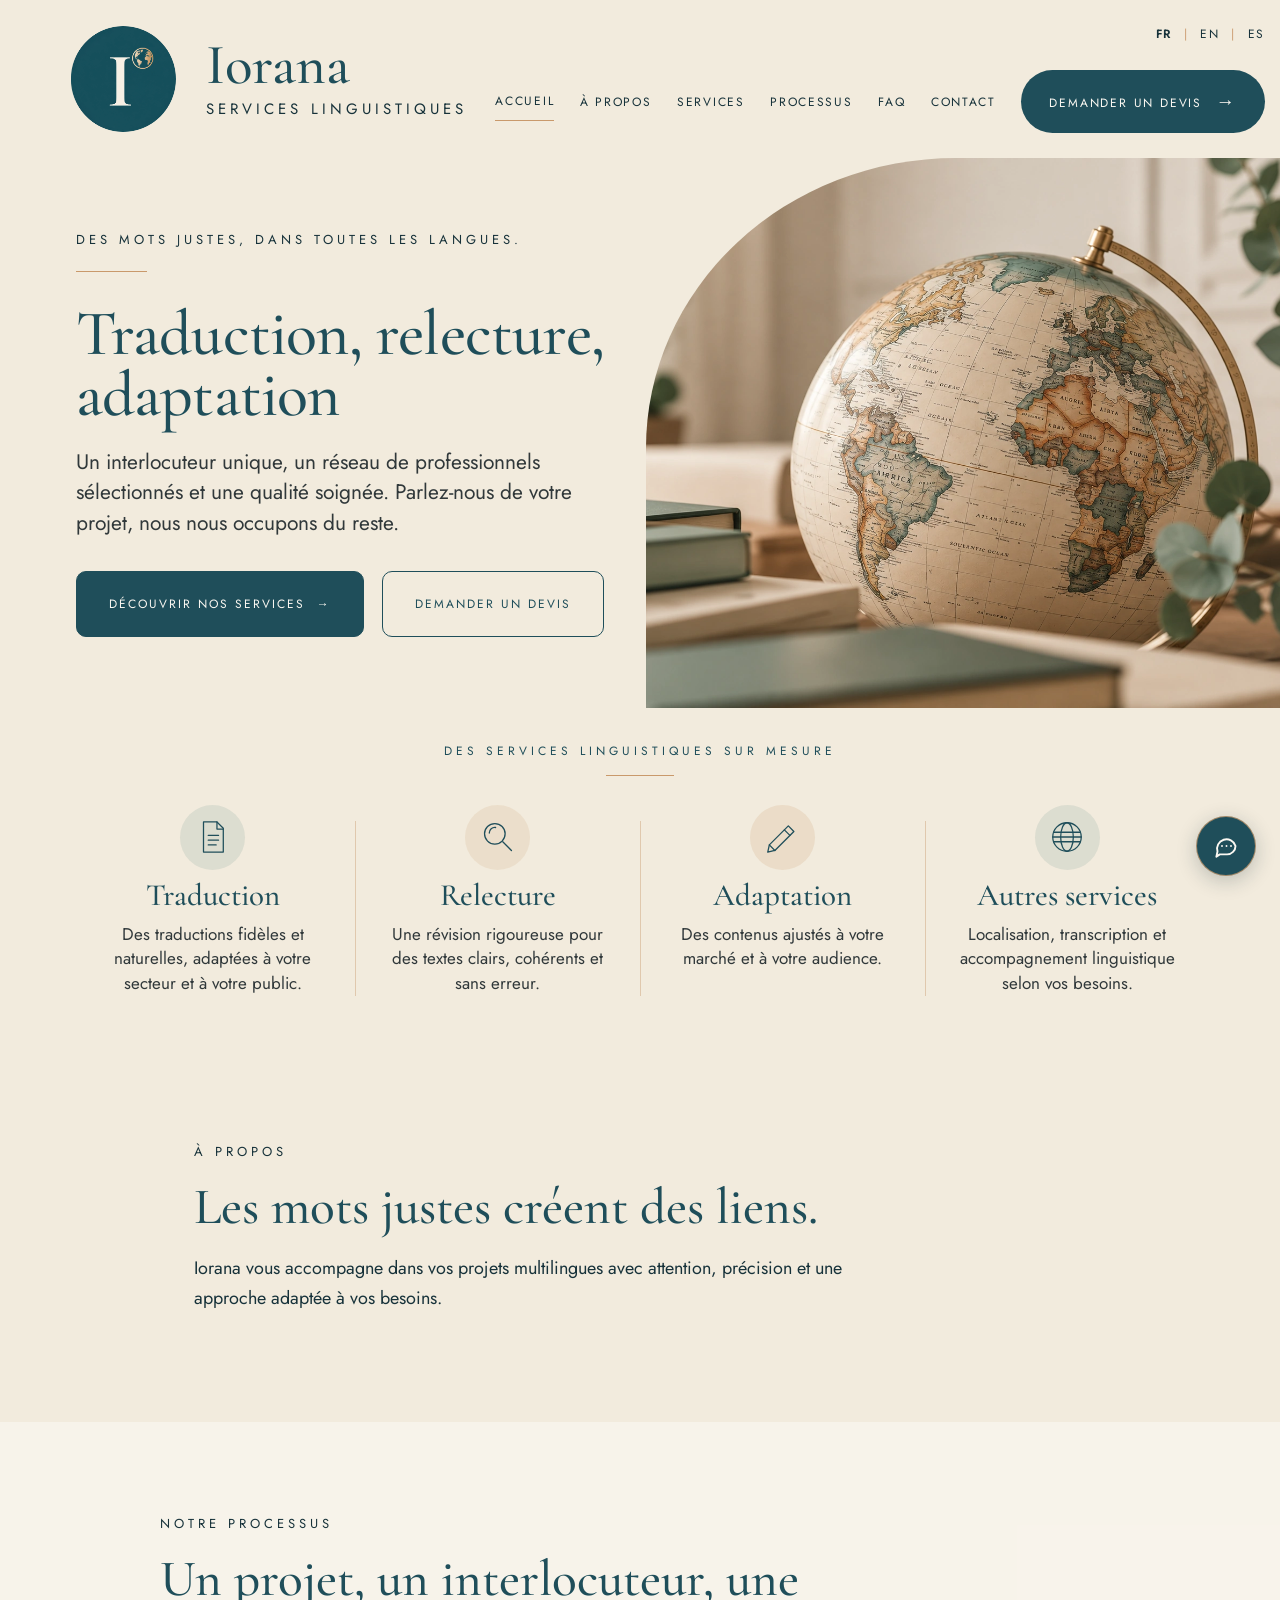
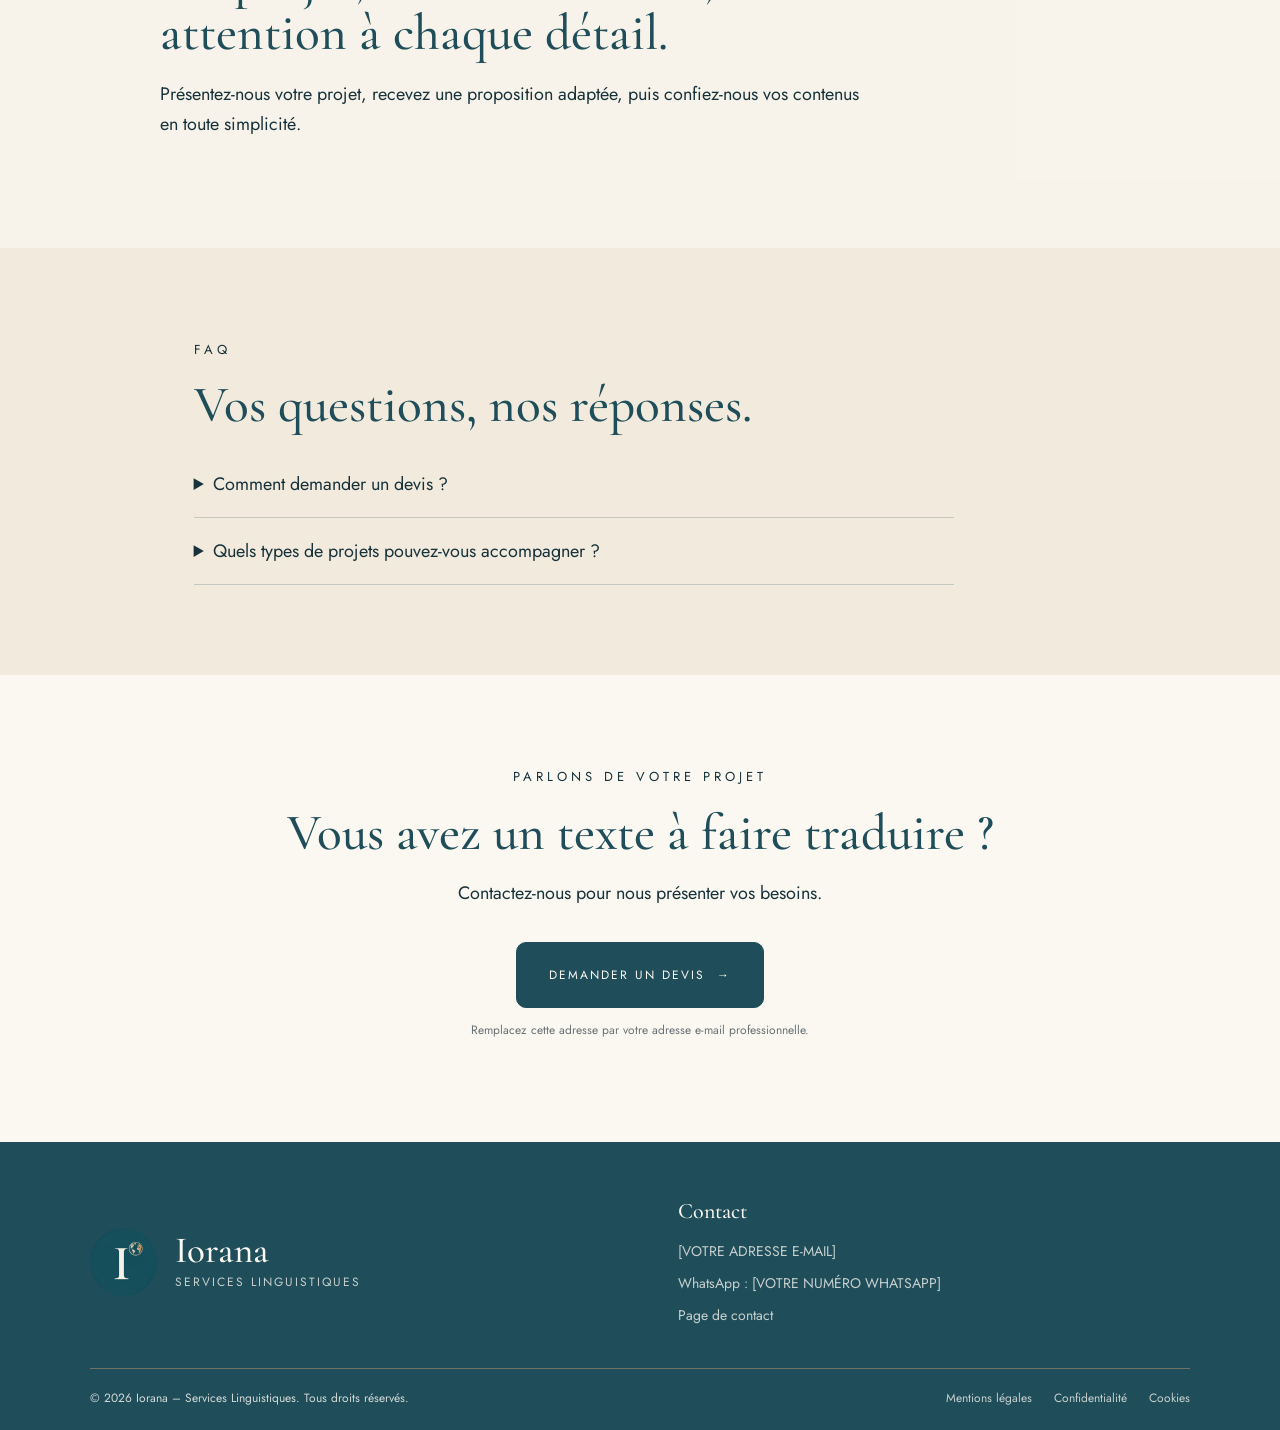
==== index.html @ 1d3e6189 "c" ====
<!DOCTYPE html>
<html lang="fr">
<head>
  <meta charset="UTF-8">
  <meta name="viewport" content="width=device-width, initial-scale=1.0">
  <meta name="description" content="Iorana — services linguistiques : traduction, relecture, adaptation et accompagnement multilingue.">
  <title>Iorana — Services linguistiques</title>
  <link rel="preconnect" href="https://fonts.googleapis.com">
  <link rel="preconnect" href="https://fonts.gstatic.com" crossorigin>
  <link href="https://fonts.googleapis.com/css2?family=Cormorant+Garamond:wght@400;500;600&family=Jost:wght@300;400;500;600&display=swap" rel="stylesheet">
  <link rel="stylesheet" href="style.css">
</head>
<body>
  <header class="site-header">
    <a class="brand" href="#" aria-label="Iorana, accueil">
      <img class="brand-mark" src="logo.webp" alt="">
      <span class="brand-wording">
        <span class="brand-name">Iorana</span>
        <span class="brand-subtitle">SERVICES LINGUISTIQUES</span>
      </span>
    </a>

    <div class="header-right">
      <div class="languages" aria-label="Choisir une langue">
        <a href="#" class="active">FR</a><span>|</span><a href="#">EN</a><span>|</span><a href="#">ES</a>
      </div>
      <nav class="main-nav" aria-label="Navigation principale">
        <a class="current" href="#accueil">Accueil</a>
        <a href="#apropos">À propos</a>
        <a href="#services">Services</a>
        <a href="#processus">Processus</a>
        <a href="#faq">FAQ</a>
        <a href="#contact">Contact</a>
        <a class="nav-cta" href="#contact">Demander un devis <span aria-hidden="true">→</span></a>
      </nav>
    </div>
    <button class="menu-toggle" aria-label="Ouvrir le menu" aria-expanded="false">☰</button>
  </header>

  <main>
    <section class="hero" id="accueil">
      <div class="hero-copy">
        <p class="eyebrow">Des mots justes, dans toutes les langues.</p>
        <span class="gold-line"></span>
        <h1>Traduction, relecture,<br>adaptation</h1>
        <p class="intro">Un interlocuteur unique, un réseau de professionnels sélectionnés et une qualité soignée. Parlez-nous de votre projet, nous nous occupons du reste.</p>
        <div class="hero-actions">
          <a class="button button-primary" href="#services">Découvrir nos services <span aria-hidden="true">→</span></a>
          <a class="button button-outline" href="#contact">Demander un devis</a>
        </div>
      </div>
      <div class="hero-image">
        <img src="globemain.webp" alt="Globe ancien dans un intérieur chaleureux">
      </div>
    </section>

    <section class="services" id="services">
      <div class="section-heading">
        <p class="eyebrow">Des services linguistiques sur mesure</p>
        <span class="gold-line"></span>
      </div>
      <div class="service-grid">
        <article class="service-card">
          <span class="service-icon" aria-hidden="true">
            <svg viewBox="0 0 48 48"><path d="M12 5h17l8 8v30H12z"/><path d="M29 5v9h8M18 22h13M18 28h13M18 34h10"/></svg>
          </span>
          <h2>Traduction</h2>
          <p>Des traductions fidèles et naturelles, adaptées à votre secteur et à votre public.</p>
        </article>
        <article class="service-card">
          <span class="service-icon sage" aria-hidden="true">
            <svg viewBox="0 0 48 48"><circle cx="20" cy="20" r="13"/><path d="m30 30 11 11M13 19a7 7 0 0 1 8-7"/></svg>
          </span>
          <h2>Relecture</h2>
          <p>Une révision rigoureuse pour des textes clairs, cohérents et sans erreur.</p>
        </article>
        <article class="service-card">
          <span class="service-icon gold" aria-hidden="true">
            <svg viewBox="0 0 48 48"><path d="m8 34 24-24 7 7-24 24-9 2z"/><path d="m27 15 7 7M8 34l7 7"/></svg>
          </span>
          <h2>Adaptation</h2>
          <p>Des contenus ajustés à votre marché et à votre audience.</p>
        </article>
        <article class="service-card">
          <span class="service-icon" aria-hidden="true">
            <svg viewBox="0 0 48 48"><circle cx="24" cy="24" r="18"/><ellipse cx="24" cy="24" rx="8" ry="18"/><path d="M7 18h34M7 30h34M6 24h36"/></svg>
          </span>
          <h2>Autres services</h2>
          <p>Localisation, transcription et accompagnement linguistique selon vos besoins.</p>
        </article>
      </div>
    </section>

    <!-- Sections provisoires : les liens du menu sont prêts à être complétés. -->
    <section class="below-fold" id="apropos">
      <p class="eyebrow">À propos</p>
      <h2>Les mots justes créent des liens.</h2>
      <p>Iorana vous accompagne dans vos projets multilingues avec attention, précision et une approche adaptée à vos besoins.</p>
    </section>
    <section class="below-fold tinted" id="processus">
      <p class="eyebrow">Notre processus</p>
      <h2>Un projet, un interlocuteur, une attention à chaque détail.</h2>
      <p>Présentez-nous votre projet, recevez une proposition adaptée, puis confiez-nous vos contenus en toute simplicité.</p>
    </section>
    <section class="below-fold" id="faq">
      <p class="eyebrow">FAQ</p>
      <h2>Vos questions, nos réponses.</h2>
      <details><summary>Comment demander un devis ?</summary><p>Écrivez-nous en décrivant votre projet, les langues concernées et vos délais.</p></details>
      <details><summary>Quels types de projets pouvez-vous accompagner ?</summary><p>Nous étudions chaque demande afin de vous proposer une solution adaptée.</p></details>
    </section>
    <section class="contact" id="contact">
      <p class="eyebrow">Parlons de votre projet</p>
      <h2>Vous avez un texte à faire traduire ?</h2>
      <p>Contactez-nous pour nous présenter vos besoins.</p>
      <a class="button button-primary" href="mailto:[VOTRE ADRESSE E-MAIL]">Demander un devis <span aria-hidden="true">→</span></a>
      <p class="small-note">Remplacez cette adresse par votre adresse e-mail professionnelle.</p>
    </section>
  </main>

  <footer class="footer">
    <div class="footer-main">
      <section class="footer-brand" aria-label="Identité Iorana">
        <img class="footer-brand-logo" src="logo.webp" alt="">
        <div>
          <a class="footer-name" href="#accueil">Iorana</a>
          <p>Services Linguistiques</p>
        </div>
      </section>

      <section class="footer-column" aria-labelledby="footer-contact-title">
        <h2 id="footer-contact-title">Contact</h2>
        <a href="mailto:[VOTRE ADRESSE E-MAIL]">[VOTRE ADRESSE E-MAIL]</a>
        <a href="https://wa.me/[VOTRE NUMÉRO WHATSAPP]">WhatsApp : [VOTRE NUMÉRO WHATSAPP]</a>
        <a href="#contact">Page de contact</a>
      </section>
    </div>

    <div class="footer-bottom">
      <p>© <span id="year"></span> Iorana – Services Linguistiques. Tous droits réservés.</p>
      <nav class="footer-legal" aria-label="Liens légaux">
        <a href="[URL DE LA PAGE MENTIONS LÉGALES]">Mentions légales</a>
        <a href="[URL DE LA POLITIQUE DE CONFIDENTIALITÉ]">Confidentialité</a>
        <a href="[URL DE LA POLITIQUE DE COOKIES]">Cookies</a>
      </nav>
    </div>
  </footer>

  <div class="quick-contact" id="quick-contact">
    <div class="quick-contact-menu" id="quick-contact-menu" aria-hidden="true" inert>
      <a class="quick-contact-option" href="mailto:[VOTRE ADRESSE E-MAIL]" tabindex="-1">
        <svg viewBox="0 0 24 24" aria-hidden="true"><rect x="3" y="5" width="18" height="14" rx="2"/><path d="m4 7 8 6 8-6"/></svg>
        <span>Email</span>
      </a>
      <a class="quick-contact-option" href="https://wa.me/[VOTRE NUMÉRO WHATSAPP]" target="_blank" rel="noopener noreferrer" tabindex="-1">
        <svg class="whatsapp-icon" viewBox="0 0 24 24" aria-hidden="true"><path d="M20.2 11.8a8.2 8.2 0 0 1-12.1 7.1L3 20l1.2-5A8.2 8.2 0 1 1 20.2 11.8Z"/><path d="M8.2 7.5c-.2-.5-.5-.5-.8-.5h-.6c-.2 0-.6.1-.9.4-.3.3-1.1 1.1-1.1 2.6s1.1 3 1.3 3.2c.2.2 2.1 3.3 5.2 4.5 2.6 1 3.1.8 3.6.7.6-.1 1.8-.8 2-1.5.2-.7.2-1.3.1-1.5-.1-.1-.3-.2-.7-.4l-2.1-1c-.3-.1-.5-.2-.7.2-.2.3-.8 1-1-1-.2-.2-.4-.2-.7-.1-.3.2-1.2.7-1.4.9-.3.2-.5.2-.8.1-.4-.2-1.6-.6-2.8-2.1-.8-.9-1.3-1.9-1.5-2.2-.1-.3 0-.5.2-.7l.5-.6c.2-.2.2-.4.3-.6.1-.2 0-.4 0-.6l-.9-2.2Z"/></svg>
        <span>WhatsApp</span>
      </a>
    </div>
    <button class="quick-contact-toggle" type="button" aria-label="Ouvrir les options de contact" aria-expanded="false" aria-controls="quick-contact-menu">
      <svg class="quick-contact-open-icon" viewBox="0 0 24 24" aria-hidden="true"><path d="M20 11.5a7.5 7.5 0 0 1-7.5 7.5H6l-3 2 1-4.5A7.5 7.5 0 1 1 20 11.5Z"/><path d="M8 11.5h.01M12 11.5h.01M16 11.5h.01"/></svg>
      <svg class="quick-contact-close-icon" viewBox="0 0 24 24" aria-hidden="true"><path d="m6 6 12 12M18 6 6 18"/></svg>
    </button>
  </div>
  <script src="script.js"></script>
</body>
</html>
---- style.css ----
/* Iorana — palette du panneau de marca */
:root {
  --petrol: #1F4E5A;
  --sage: #8FA89E;
  --copper: #C9996B;
  --ivory: #FBF8F2;
  --sand: #F2EBDD;
  --night: #17323A;
  --body: #293236;
  --serif: "Cormorant Garamond", Georgia, serif;
  --sans: "Jost", Arial, sans-serif;
}
* { box-sizing: border-box; }
html { scroll-behavior: smooth; }
body { margin: 0; background: var(--sand); color: var(--night); font-family: var(--sans); }
a { color: inherit; text-decoration: none; }
.site-header {
  min-height: 150px; padding: 25px 5.5%; display: flex; align-items: center;
  justify-content: space-between; gap: 28px; position: relative; z-index: 2;
}
.brand { display: flex; align-items: center; gap: 30px; flex-shrink: 0; }
.brand-mark {
  width: 106px; height: 106px; border-radius: 50%; object-fit: contain; flex-shrink: 0;
}
.brand-wording { display: flex; flex-direction: column; }
.brand-name { color: var(--petrol); font: 500 57px/.95 var(--serif); }
.brand-subtitle { font-size: 15px; letter-spacing: 4px; margin-top: 5px; white-space: nowrap; }
.header-right { display: flex; flex-direction: column; align-items: flex-end; gap: 27px; }
.languages { display: flex; gap: 12px; font-size: 12px; letter-spacing: 1.5px; }
.languages span { color: var(--copper); }
.languages .active { font-weight: 600; }
.main-nav { display: flex; align-items: center; gap: clamp(15px, 2vw, 34px); }
.main-nav > a:not(.nav-cta) { text-transform: uppercase; font-size: 12px; letter-spacing: 1.7px; white-space: nowrap; padding: 10px 0; }
.main-nav > a.current { border-bottom: 1px solid var(--copper); }
.nav-cta { background: var(--petrol); color: var(--ivory); border-radius: 40px; padding: 18px 28px; font-size: 12px; letter-spacing: 1.8px; text-transform: uppercase; white-space: nowrap; }
.nav-cta span { font-size: 19px; margin-left: 8px; vertical-align: -1px; }
.menu-toggle { display: none; background: none; border: 0; color: var(--petrol); font-size: 28px; cursor: pointer; }
.hero { display: grid; grid-template-columns: 1fr .98fr; align-items: stretch; min-height: 550px; }
.hero-copy { padding: 64px 6% 65px 11.7%; align-self: center; }
.eyebrow { text-transform: uppercase; font-size: 13px; letter-spacing: 4px; line-height: 1.8; margin: 0; }
.gold-line { display: block; height: 1px; width: 71px; background: var(--copper); margin: 20px 0 32px; }
h1 { color: var(--petrol); font: 500 clamp(48px, 5vw, 76px)/.94 var(--serif); letter-spacing: -.8px; margin: 0 0 22px; }
.intro { max-width: 600px; font-size: 21px; line-height: 1.45; margin: 0; color: #30383a; }
.hero-actions { display: flex; flex-wrap: wrap; gap: 18px; margin-top: 33px; }
.button { display: inline-flex; align-items: center; justify-content: center; gap: 12px; min-height: 66px; padding: 18px 32px; text-transform: uppercase; letter-spacing: 2px; font-size: 12px; border-radius: 10px; transition: transform .2s, background .2s; }
.button:hover, .nav-cta:hover { transform: translateY(-2px); }
.button-primary { background: var(--petrol); color: var(--ivory); border: 1px solid var(--petrol); }
.button-outline { border: 1px solid var(--petrol); color: var(--petrol); }
.hero-image {
  min-height: 550px; position: relative; overflow: hidden; border-top-left-radius: 310px 290px;
}
.hero-image img {
  position: absolute; inset: 0; width: 100%; height: 100%; object-fit: cover; object-position: 60% center;
}
.services { padding: 33px 5.5% 54px; }
.section-heading { text-align: center; }
.section-heading .eyebrow { color: var(--petrol); font-size: 12px; }
.section-heading .gold-line { margin: 12px auto 29px; width: 68px; }
.service-grid { display: grid; grid-template-columns: repeat(4, 1fr); }
.service-card { text-align: center; padding: 0 28px; position: relative; }
.service-card + .service-card::before { content: ""; position: absolute; top: 16px; bottom: 0; left: 0; width: 1px; background: rgba(201,153,107,.42); }
.service-icon { width: 65px; height: 65px; border-radius: 50%; background: rgba(143,168,158,.22); display: grid; place-items: center; margin: 0 auto 8px; }
.service-icon.sage { background: rgba(201,153,107,.16); }
.service-icon.gold { background: rgba(201,153,107,.19); }
.service-icon svg { width: 38px; height: 38px; fill: none; stroke: var(--petrol); stroke-width: 1.6; stroke-linecap: round; stroke-linejoin: round; }
.service-card h2 { color: var(--petrol); font: 500 31px/1.1 var(--serif); margin: 0 0 10px; }
.service-card p { color: #30383a; font-size: 17px; line-height: 1.45; margin: 0 auto; max-width: 290px; }
.below-fold, .contact { padding: 90px 12%; max-width: 1200px; margin: auto; }
.below-fold h2, .contact h2 { color: var(--petrol); font: 500 clamp(38px, 4vw, 56px)/1.05 var(--serif); max-width: 760px; margin: 18px 0; }
.below-fold > p:not(.eyebrow), .contact > p:not(.eyebrow) { font-size: 18px; line-height: 1.7; max-width: 700px; }
.tinted { max-width: none; background: rgba(251,248,242,.65); padding-left: max(12%, calc((100% - 960px)/2)); }
details { border-bottom: 1px solid rgba(31,78,90,.22); padding: 20px 0; max-width: 760px; }
summary { cursor: pointer; font-size: 18px; }
details p { line-height: 1.6; }
.contact { text-align: center; max-width: none; background: var(--ivory); }
.contact h2, .contact > p:not(.eyebrow) { margin-left: auto; margin-right: auto; }
.contact .button { margin-top: 15px; }
.small-note { font-size: 12px !important; color: #687276; }
.footer { background: var(--petrol); color: var(--ivory); padding: 56px 7% 22px; }
.footer-main { display: grid; grid-template-columns: 1fr 1fr; gap: clamp(32px, 6vw, 88px); max-width: 1280px; margin: 0 auto; padding-bottom: 42px; }
.footer-brand { display: flex; align-items: center; gap: 17px; }
.footer-brand-logo { width: 68px; height: 68px; object-fit: contain; flex: 0 0 auto; }
.footer-brand > div { display: flex; flex-direction: column; gap: 5px; }
.footer-name { color: var(--ivory); font: 500 37px/.95 var(--serif); }
.footer-brand p { color: rgba(251,248,242,.76); font-size: 12px; letter-spacing: 2px; margin: 0; text-transform: uppercase; }
.footer-column { display: flex; flex-direction: column; align-items: flex-start; gap: 11px; min-width: 0; }
.footer-column h2 { color: var(--ivory); font: 500 22px/1.2 var(--serif); margin: 0 0 5px; }
.footer-column a, .footer-legal a { color: rgba(251,248,242,.76); font-size: 14px; line-height: 1.5; overflow-wrap: anywhere; transition: color .2s; }
.footer-column a:hover, .footer-legal a:hover { color: var(--copper); }
.footer-bottom { max-width: 1280px; margin: 0 auto; padding-top: 20px; border-top: 1px solid rgba(201,153,107,.48); display: flex; flex-wrap: wrap; align-items: center; justify-content: space-between; gap: 14px 28px; }
.footer-bottom p { color: rgba(251,248,242,.82); font-size: 12px; line-height: 1.6; margin: 0; }
.footer-legal { display: flex; flex-wrap: wrap; gap: 8px 22px; }
.footer-legal a { font-size: 12px; }
.quick-contact { position: fixed; z-index: 5; right: max(24px, env(safe-area-inset-right)); bottom: max(24px, env(safe-area-inset-bottom)); display: flex; flex-direction: column; align-items: flex-end; gap: 14px; }
.quick-contact-toggle { width: 60px; height: 60px; border: 1px solid rgba(201,153,107,.75); border-radius: 50%; display: grid; place-items: center; color: var(--ivory); background: var(--petrol); box-shadow: 0 5px 20px rgba(23,50,58,.24); cursor: pointer; transition: transform .2s, background .2s; }
.quick-contact-toggle:hover { transform: translateY(-2px); background: var(--night); }
.quick-contact-toggle svg { width: 27px; height: 27px; fill: none; stroke: currentColor; stroke-width: 1.7; stroke-linecap: round; stroke-linejoin: round; }
.quick-contact-close-icon { display: none; }
.quick-contact.is-open .quick-contact-open-icon { display: none; }
.quick-contact.is-open .quick-contact-close-icon { display: block; }
.quick-contact-menu { display: flex; flex-direction: column; gap: 10px; opacity: 0; visibility: hidden; pointer-events: none; transform: translateY(8px) scale(.98); transform-origin: bottom right; transition: opacity .18s ease, transform .18s ease, visibility .18s; }
.quick-contact.is-open .quick-contact-menu { opacity: 1; visibility: visible; pointer-events: auto; transform: translateY(0) scale(1); }
.quick-contact-option { min-width: 160px; min-height: 52px; padding: 10px 16px; display: flex; align-items: center; gap: 11px; border: 1px solid rgba(201,153,107,.4); border-radius: 28px; background: var(--ivory); color: var(--petrol); box-shadow: 0 4px 16px rgba(23,50,58,.16); font-size: 14px; }
.quick-contact-option:hover { background: var(--sand); }
.quick-contact-option svg { width: 21px; height: 21px; flex: 0 0 auto; fill: none; stroke: currentColor; stroke-width: 1.7; stroke-linecap: round; stroke-linejoin: round; }
.quick-contact-option .whatsapp-icon path { fill: none; }
@media (max-width: 1250px) {
  .site-header { padding-left: 4%; padding-right: 4%; }
  .brand { gap: 17px; }
  .brand-mark { width: 84px; height: 84px; }
  .brand-name { font-size: 48px; }
  .brand-subtitle { letter-spacing: 2.5px; font-size: 12.5px; }
  .main-nav { gap: 15px; }
  .main-nav > a:not(.nav-cta) { letter-spacing: 1px; font-size: 11px; }
  .nav-cta { padding: 15px 18px; }
  .hero-copy { padding-left: 8%; }
}
@media (max-width: 980px) {
  .site-header { min-height: 110px; }
  .header-right { display: none; position: absolute; top: 100%; left: 0; right: 0; background: var(--sand); padding: 24px 5%; align-items: stretch; box-shadow: 0 12px 20px rgba(23,50,58,.08); }
  .header-right.open { display: flex; }
  .languages { justify-content: flex-end; }
  .main-nav { display: flex; flex-direction: column; align-items: stretch; gap: 8px; }
  .main-nav > a:not(.nav-cta) { padding: 12px 0; }
  .nav-cta { text-align: center; margin-top: 8px; }
  .menu-toggle { display: block; }
  .hero { grid-template-columns: 1fr; }
  .hero-copy { padding: 60px 7%; }
  .hero-image { min-height: 420px; border-top-left-radius: 190px 170px; }
  .service-card { padding: 22px 18px; }
  .service-grid { grid-template-columns: repeat(2, 1fr); row-gap: 25px; }
  .service-card:nth-child(3)::before { display: none; }
}
@media (max-width: 600px) {
  .site-header { padding: 18px 5%; min-height: 88px; }
  .brand { gap: 12px; }
  .brand-mark { width: 58px; height: 58px; }
  .brand-name { font-size: 38px; }
  .brand-subtitle { font-size: 9px; letter-spacing: 1.5px; margin-top: 4px; }
  .hero-copy { padding: 48px 6% 45px; }
  .eyebrow { font-size: 10px; letter-spacing: 2.5px; }
  h1 { font-size: clamp(43px, 12vw, 62px); }
  .intro { font-size: 17px; }
  .hero-actions { flex-direction: column; align-items: stretch; }
  .button { min-height: 56px; padding: 15px 18px; }
  .hero-image { min-height: 310px; border-top-left-radius: 130px 120px; }
  .services { padding: 32px 5% 42px; }
  .service-grid { grid-template-columns: 1fr; }
  .service-card { padding: 22px 10px; }
  .service-card + .service-card::before { top: 0; left: 20%; right: 20%; bottom: auto; width: auto; height: 1px; }
  .service-card:nth-child(3)::before { display: block; }
  .service-card p { max-width: 320px; }
  .below-fold, .contact { padding: 58px 7%; }
  .footer { padding: 42px 7% 88px; }
  .footer-main { grid-template-columns: 1fr; gap: 32px; padding-bottom: 32px; }
  .footer-bottom { align-items: flex-start; }
  .quick-contact { right: max(16px, env(safe-area-inset-right)); bottom: max(16px, env(safe-area-inset-bottom)); }
  .quick-contact-toggle { width: 56px; height: 56px; }
}
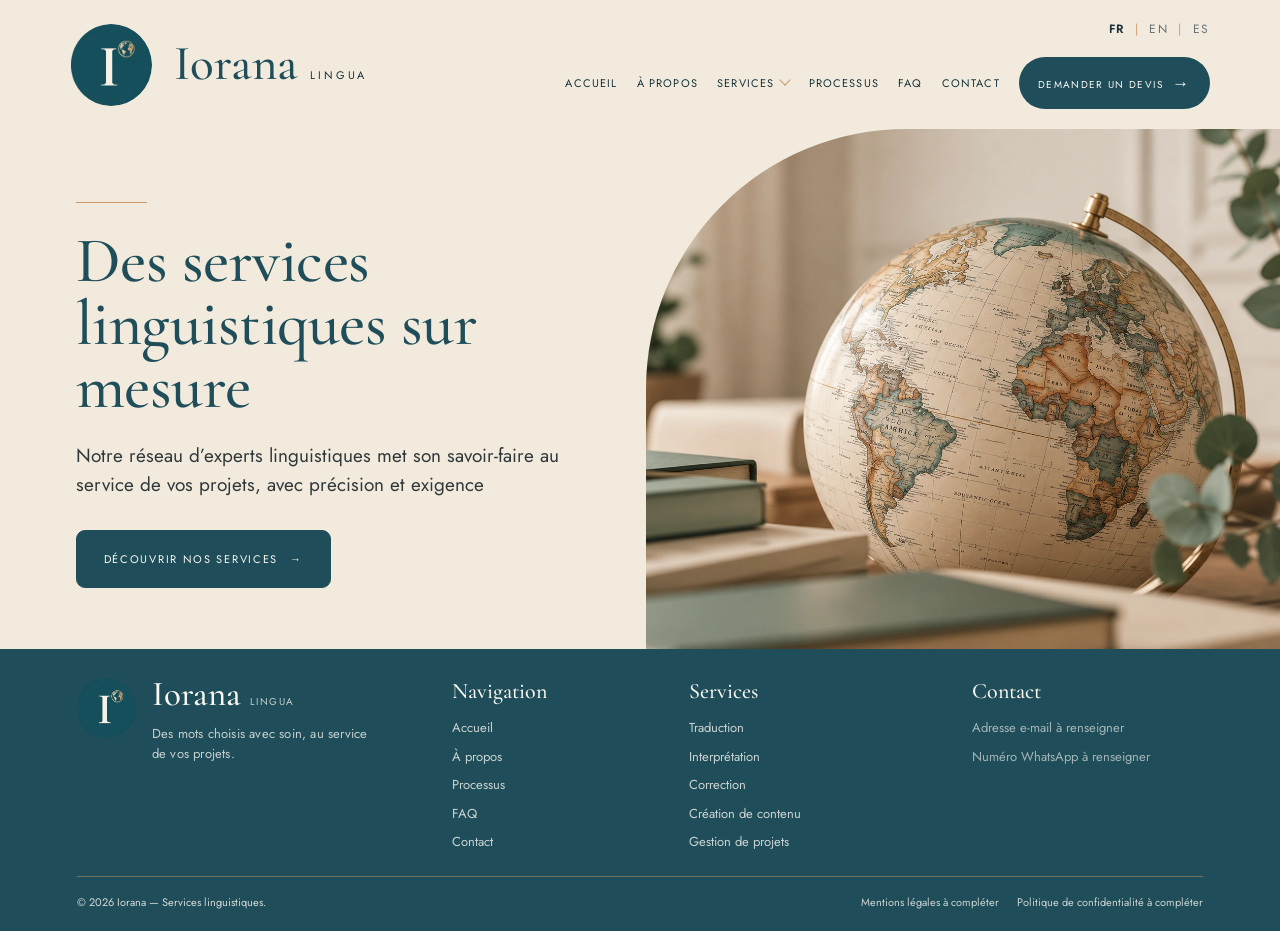
==== commit 1b28bd6a: "c" ====
--- a/index.html
+++ b/index.html
@@ -3,164 +3,33 @@
 <head>
   <meta charset="UTF-8">
   <meta name="viewport" content="width=device-width, initial-scale=1.0">
-  <meta name="description" content="Iorana — services linguistiques : traduction, relecture, adaptation et accompagnement multilingue.">
-  <title>Iorana — Services linguistiques</title>
+  <meta name="description" content="Iorana vous accompagne avec des services linguistiques sur mesure : traduction, interprétation, correction et création de contenu.">
+  <meta name="theme-color" content="#F2EBDD">
+  <title>Iorana — Services linguistiques sur mesure</title>
+  <link rel="icon" href="favicon.ico">
   <link rel="preconnect" href="https://fonts.googleapis.com">
   <link rel="preconnect" href="https://fonts.gstatic.com" crossorigin>
   <link href="https://fonts.googleapis.com/css2?family=Cormorant+Garamond:wght@400;500;600&family=Jost:wght@300;400;500;600&display=swap" rel="stylesheet">
   <link rel="stylesheet" href="style.css">
 </head>
-<body>
-  <header class="site-header">
-    <a class="brand" href="#" aria-label="Iorana, accueil">
-      <img class="brand-mark" src="logo.webp" alt="">
-      <span class="brand-wording">
-        <span class="brand-name">Iorana</span>
-        <span class="brand-subtitle">SERVICES LINGUISTIQUES</span>
-      </span>
-    </a>
-
-    <div class="header-right">
-      <div class="languages" aria-label="Choisir une langue">
-        <a href="#" class="active">FR</a><span>|</span><a href="#">EN</a><span>|</span><a href="#">ES</a>
-      </div>
-      <nav class="main-nav" aria-label="Navigation principale">
-        <a class="current" href="#accueil">Accueil</a>
-        <a href="#apropos">À propos</a>
-        <a href="#services">Services</a>
-        <a href="#processus">Processus</a>
-        <a href="#faq">FAQ</a>
-        <a href="#contact">Contact</a>
-        <a class="nav-cta" href="#contact">Demander un devis <span aria-hidden="true">→</span></a>
-      </nav>
-    </div>
-    <button class="menu-toggle" aria-label="Ouvrir le menu" aria-expanded="false">☰</button>
-  </header>
-
+<body class="home-page">
+  <site-header></site-header>
   <main>
-    <section class="hero" id="accueil">
+    <section class="hero" aria-labelledby="home-title">
       <div class="hero-copy">
-        <p class="eyebrow">Des mots justes, dans toutes les langues.</p>
-        <span class="gold-line"></span>
-        <h1>Traduction, relecture,<br>adaptation</h1>
-        <p class="intro">Un interlocuteur unique, un réseau de professionnels sélectionnés et une qualité soignée. Parlez-nous de votre projet, nous nous occupons du reste.</p>
+        <span class="gold-line" aria-hidden="true"></span>
+        <h1 id="home-title">Des services linguistiques sur mesure</h1>
+        <p class="intro">Notre réseau d’experts linguistiques met son savoir-faire au service de vos projets, avec précision et exigence</p>
         <div class="hero-actions">
-          <a class="button button-primary" href="#services">Découvrir nos services <span aria-hidden="true">→</span></a>
-          <a class="button button-outline" href="#contact">Demander un devis</a>
+          <a class="button button-primary" href="/services/traduction">Découvrir nos services <span aria-hidden="true">→</span></a>
         </div>
       </div>
       <div class="hero-image">
-        <img src="globemain.webp" alt="Globe ancien dans un intérieur chaleureux">
+        <img src="globemain.webp" alt="Globe terrestre dans un intérieur chaleureux" fetchpriority="high">
       </div>
     </section>
-
-    <section class="services" id="services">
-      <div class="section-heading">
-        <p class="eyebrow">Des services linguistiques sur mesure</p>
-        <span class="gold-line"></span>
-      </div>
-      <div class="service-grid">
-        <article class="service-card">
-          <span class="service-icon" aria-hidden="true">
-            <svg viewBox="0 0 48 48"><path d="M12 5h17l8 8v30H12z"/><path d="M29 5v9h8M18 22h13M18 28h13M18 34h10"/></svg>
-          </span>
-          <h2>Traduction</h2>
-          <p>Des traductions fidèles et naturelles, adaptées à votre secteur et à votre public.</p>
-        </article>
-        <article class="service-card">
-          <span class="service-icon sage" aria-hidden="true">
-            <svg viewBox="0 0 48 48"><circle cx="20" cy="20" r="13"/><path d="m30 30 11 11M13 19a7 7 0 0 1 8-7"/></svg>
-          </span>
-          <h2>Relecture</h2>
-          <p>Une révision rigoureuse pour des textes clairs, cohérents et sans erreur.</p>
-        </article>
-        <article class="service-card">
-          <span class="service-icon gold" aria-hidden="true">
-            <svg viewBox="0 0 48 48"><path d="m8 34 24-24 7 7-24 24-9 2z"/><path d="m27 15 7 7M8 34l7 7"/></svg>
-          </span>
-          <h2>Adaptation</h2>
-          <p>Des contenus ajustés à votre marché et à votre audience.</p>
-        </article>
-        <article class="service-card">
-          <span class="service-icon" aria-hidden="true">
-            <svg viewBox="0 0 48 48"><circle cx="24" cy="24" r="18"/><ellipse cx="24" cy="24" rx="8" ry="18"/><path d="M7 18h34M7 30h34M6 24h36"/></svg>
-          </span>
-          <h2>Autres services</h2>
-          <p>Localisation, transcription et accompagnement linguistique selon vos besoins.</p>
-        </article>
-      </div>
-    </section>
-
-    <!-- Sections provisoires : les liens du menu sont prêts à être complétés. -->
-    <section class="below-fold" id="apropos">
-      <p class="eyebrow">À propos</p>
-      <h2>Les mots justes créent des liens.</h2>
-      <p>Iorana vous accompagne dans vos projets multilingues avec attention, précision et une approche adaptée à vos besoins.</p>
-    </section>
-    <section class="below-fold tinted" id="processus">
-      <p class="eyebrow">Notre processus</p>
-      <h2>Un projet, un interlocuteur, une attention à chaque détail.</h2>
-      <p>Présentez-nous votre projet, recevez une proposition adaptée, puis confiez-nous vos contenus en toute simplicité.</p>
-    </section>
-    <section class="below-fold" id="faq">
-      <p class="eyebrow">FAQ</p>
-      <h2>Vos questions, nos réponses.</h2>
-      <details><summary>Comment demander un devis ?</summary><p>Écrivez-nous en décrivant votre projet, les langues concernées et vos délais.</p></details>
-      <details><summary>Quels types de projets pouvez-vous accompagner ?</summary><p>Nous étudions chaque demande afin de vous proposer une solution adaptée.</p></details>
-    </section>
-    <section class="contact" id="contact">
-      <p class="eyebrow">Parlons de votre projet</p>
-      <h2>Vous avez un texte à faire traduire ?</h2>
-      <p>Contactez-nous pour nous présenter vos besoins.</p>
-      <a class="button button-primary" href="mailto:[VOTRE ADRESSE E-MAIL]">Demander un devis <span aria-hidden="true">→</span></a>
-      <p class="small-note">Remplacez cette adresse par votre adresse e-mail professionnelle.</p>
-    </section>
   </main>
-
-  <footer class="footer">
-    <div class="footer-main">
-      <section class="footer-brand" aria-label="Identité Iorana">
-        <img class="footer-brand-logo" src="logo.webp" alt="">
-        <div>
-          <a class="footer-name" href="#accueil">Iorana</a>
-          <p>Services Linguistiques</p>
-        </div>
-      </section>
-
-      <section class="footer-column" aria-labelledby="footer-contact-title">
-        <h2 id="footer-contact-title">Contact</h2>
-        <a href="mailto:[VOTRE ADRESSE E-MAIL]">[VOTRE ADRESSE E-MAIL]</a>
-        <a href="https://wa.me/[VOTRE NUMÉRO WHATSAPP]">WhatsApp : [VOTRE NUMÉRO WHATSAPP]</a>
-        <a href="#contact">Page de contact</a>
-      </section>
-    </div>
-
-    <div class="footer-bottom">
-      <p>© <span id="year"></span> Iorana – Services Linguistiques. Tous droits réservés.</p>
-      <nav class="footer-legal" aria-label="Liens légaux">
-        <a href="[URL DE LA PAGE MENTIONS LÉGALES]">Mentions légales</a>
-        <a href="[URL DE LA POLITIQUE DE CONFIDENTIALITÉ]">Confidentialité</a>
-        <a href="[URL DE LA POLITIQUE DE COOKIES]">Cookies</a>
-      </nav>
-    </div>
-  </footer>
-
-  <div class="quick-contact" id="quick-contact">
-    <div class="quick-contact-menu" id="quick-contact-menu" aria-hidden="true" inert>
-      <a class="quick-contact-option" href="mailto:[VOTRE ADRESSE E-MAIL]" tabindex="-1">
-        <svg viewBox="0 0 24 24" aria-hidden="true"><rect x="3" y="5" width="18" height="14" rx="2"/><path d="m4 7 8 6 8-6"/></svg>
-        <span>Email</span>
-      </a>
-      <a class="quick-contact-option" href="https://wa.me/[VOTRE NUMÉRO WHATSAPP]" target="_blank" rel="noopener noreferrer" tabindex="-1">
-        <svg class="whatsapp-icon" viewBox="0 0 24 24" aria-hidden="true"><path d="M20.2 11.8a8.2 8.2 0 0 1-12.1 7.1L3 20l1.2-5A8.2 8.2 0 1 1 20.2 11.8Z"/><path d="M8.2 7.5c-.2-.5-.5-.5-.8-.5h-.6c-.2 0-.6.1-.9.4-.3.3-1.1 1.1-1.1 2.6s1.1 3 1.3 3.2c.2.2 2.1 3.3 5.2 4.5 2.6 1 3.1.8 3.6.7.6-.1 1.8-.8 2-1.5.2-.7.2-1.3.1-1.5-.1-.1-.3-.2-.7-.4l-2.1-1c-.3-.1-.5-.2-.7.2-.2.3-.8 1-1-1-.2-.2-.4-.2-.7-.1-.3.2-1.2.7-1.4.9-.3.2-.5.2-.8.1-.4-.2-1.6-.6-2.8-2.1-.8-.9-1.3-1.9-1.5-2.2-.1-.3 0-.5.2-.7l.5-.6c.2-.2.2-.4.3-.6.1-.2 0-.4 0-.6l-.9-2.2Z"/></svg>
-        <span>WhatsApp</span>
-      </a>
-    </div>
-    <button class="quick-contact-toggle" type="button" aria-label="Ouvrir les options de contact" aria-expanded="false" aria-controls="quick-contact-menu">
-      <svg class="quick-contact-open-icon" viewBox="0 0 24 24" aria-hidden="true"><path d="M20 11.5a7.5 7.5 0 0 1-7.5 7.5H6l-3 2 1-4.5A7.5 7.5 0 1 1 20 11.5Z"/><path d="M8 11.5h.01M12 11.5h.01M16 11.5h.01"/></svg>
-      <svg class="quick-contact-close-icon" viewBox="0 0 24 24" aria-hidden="true"><path d="m6 6 12 12M18 6 6 18"/></svg>
-    </button>
-  </div>
+  <site-footer></site-footer>
   <script src="script.js"></script>
 </body>
 </html>
--- a/style.css
+++ b/style.css
@@ -1,4 +1,3 @@
-/* Iorana — palette du panneau de marca */
 :root {
   --petrol: #1F4E5A;
   --sage: #8FA89E;
@@ -10,150 +9,296 @@
   --serif: "Cormorant Garamond", Georgia, serif;
   --sans: "Jost", Arial, sans-serif;
 }
+
 * { box-sizing: border-box; }
 html { scroll-behavior: smooth; }
 body { margin: 0; background: var(--sand); color: var(--night); font-family: var(--sans); }
 a { color: inherit; text-decoration: none; }
+a:focus-visible, button:focus-visible, summary:focus-visible {
+  outline: 3px solid var(--copper);
+  outline-offset: 4px;
+}
+
 .site-header {
-  min-height: 150px; padding: 25px 5.5%; display: flex; align-items: center;
-  justify-content: space-between; gap: 28px; position: relative; z-index: 2;
-}
-.brand { display: flex; align-items: center; gap: 30px; flex-shrink: 0; }
-.brand-mark {
-  width: 106px; height: 106px; border-radius: 50%; object-fit: contain; flex-shrink: 0;
-}
-.brand-wording { display: flex; flex-direction: column; }
-.brand-name { color: var(--petrol); font: 500 57px/.95 var(--serif); }
-.brand-subtitle { font-size: 15px; letter-spacing: 4px; margin-top: 5px; white-space: nowrap; }
-.header-right { display: flex; flex-direction: column; align-items: flex-end; gap: 27px; }
-.languages { display: flex; gap: 12px; font-size: 12px; letter-spacing: 1.5px; }
-.languages span { color: var(--copper); }
-.languages .active { font-weight: 600; }
-.main-nav { display: flex; align-items: center; gap: clamp(15px, 2vw, 34px); }
-.main-nav > a:not(.nav-cta) { text-transform: uppercase; font-size: 12px; letter-spacing: 1.7px; white-space: nowrap; padding: 10px 0; }
-.main-nav > a.current { border-bottom: 1px solid var(--copper); }
-.nav-cta { background: var(--petrol); color: var(--ivory); border-radius: 40px; padding: 18px 28px; font-size: 12px; letter-spacing: 1.8px; text-transform: uppercase; white-space: nowrap; }
-.nav-cta span { font-size: 19px; margin-left: 8px; vertical-align: -1px; }
+  min-height: 132px;
+  padding: 20px 5.5%;
+  display: flex;
+  align-items: center;
+  justify-content: space-between;
+  gap: 28px;
+  position: relative;
+  z-index: 3;
+}
+.brand { display: flex; align-items: center; gap: 22px; flex-shrink: 0; }
+.brand-mark { width: 82px; height: 82px; border-radius: 50%; object-fit: contain; flex-shrink: 0; }
+.brand-wording { display: flex; align-items: baseline; justify-content: center; gap: 12px; }
+.brand-name { color: var(--petrol); font: 500 49px/.95 var(--serif); }
+.brand-subtitle { font-size: 11px; letter-spacing: 2.8px; white-space: nowrap; }
+.header-right { display: flex; flex-direction: column; align-items: flex-end; gap: 19px; }
+.languages { display: flex; gap: 10px; align-items: center; font-size: 12px; letter-spacing: 1.5px; }
+.languages span[aria-disabled="true"] { color: #687276; }
+.languages > span:not([aria-disabled]) { color: var(--copper); }
+.languages [aria-current="true"] { font-weight: 600; }
+.main-nav { display: flex; align-items: center; gap: clamp(13px, 1.5vw, 26px); }
+.main-nav > a:not(.nav-cta), .nav-services > summary {
+  text-transform: uppercase;
+  font-size: 11px;
+  letter-spacing: 1.15px;
+  white-space: nowrap;
+  padding: 9px 0;
+  cursor: pointer;
+  list-style: none;
+}
+.nav-services > summary::-webkit-details-marker { display: none; }
+.nav-services > summary::after {
+  content: "";
+  display: inline-block;
+  width: 7px;
+  height: 7px;
+  margin: 0 0 3px 7px;
+  border-right: 1px solid var(--copper);
+  border-bottom: 1px solid var(--copper);
+  transform: rotate(45deg);
+}
+.main-nav > a[aria-current="page"], .nav-services > summary[aria-current="page"] {
+  border-bottom: 1px solid var(--copper);
+}
+.nav-services { position: relative; }
+.services-menu {
+  position: absolute;
+  top: calc(100% + 10px);
+  left: -18px;
+  min-width: 230px;
+  padding: 10px;
+  display: none;
+  flex-direction: column;
+  background: var(--ivory);
+  border: 1px solid rgba(201,153,107,.35);
+  box-shadow: 0 12px 28px rgba(23,50,58,.12);
+  transform: translateY(5px);
+  transition: transform .16s ease;
+}
+.nav-services[open] .services-menu {
+  display: flex;
+  transform: translateY(0);
+}
+.services-menu a { padding: 11px 12px; font-size: 14px; }
+.services-menu a:hover, .services-menu a[aria-current="page"] { background: var(--sand); color: var(--petrol); }
+.nav-cta {
+  background: var(--petrol);
+  color: var(--ivory);
+  border-radius: 40px;
+  padding: 14px 19px;
+  font-size: 10px;
+  letter-spacing: 1.35px;
+  text-transform: uppercase;
+  white-space: nowrap;
+  transition: transform .2s, background .2s;
+}
+.nav-cta:hover { transform: translateY(-2px); background: var(--night); }
+.nav-cta span { font-size: 17px; margin-left: 5px; vertical-align: -1px; }
 .menu-toggle { display: none; background: none; border: 0; color: var(--petrol); font-size: 28px; cursor: pointer; }
-.hero { display: grid; grid-template-columns: 1fr .98fr; align-items: stretch; min-height: 550px; }
-.hero-copy { padding: 64px 6% 65px 11.7%; align-self: center; }
-.eyebrow { text-transform: uppercase; font-size: 13px; letter-spacing: 4px; line-height: 1.8; margin: 0; }
-.gold-line { display: block; height: 1px; width: 71px; background: var(--copper); margin: 20px 0 32px; }
-h1 { color: var(--petrol); font: 500 clamp(48px, 5vw, 76px)/.94 var(--serif); letter-spacing: -.8px; margin: 0 0 22px; }
-.intro { max-width: 600px; font-size: 21px; line-height: 1.45; margin: 0; color: #30383a; }
-.hero-actions { display: flex; flex-wrap: wrap; gap: 18px; margin-top: 33px; }
-.button { display: inline-flex; align-items: center; justify-content: center; gap: 12px; min-height: 66px; padding: 18px 32px; text-transform: uppercase; letter-spacing: 2px; font-size: 12px; border-radius: 10px; transition: transform .2s, background .2s; }
-.button:hover, .nav-cta:hover { transform: translateY(-2px); }
+
+.hero { display: grid; grid-template-columns: 1fr .98fr; align-items: stretch; min-height: 500px; }
+.hero-copy { padding: 55px 6% 60px 11.7%; align-self: center; }
+.eyebrow { text-transform: uppercase; font-size: 12px; letter-spacing: 3.5px; line-height: 1.8; margin: 0; }
+.gold-line { display: block; height: 1px; width: 71px; background: var(--copper); margin: 17px 0 27px; }
+h1 { color: var(--petrol); font: 500 clamp(46px, 5vw, 74px)/.98 var(--serif); letter-spacing: -.5px; margin: 0 0 22px; }
+.intro { max-width: 600px; font-size: 19px; line-height: 1.55; margin: 0; color: #30383a; }
+.hero-actions { display: flex; flex-wrap: wrap; gap: 18px; margin-top: 30px; }
+.button {
+  display: inline-flex;
+  align-items: center;
+  justify-content: center;
+  gap: 12px;
+  min-height: 58px;
+  padding: 16px 27px;
+  text-transform: uppercase;
+  letter-spacing: 1.7px;
+  font-size: 11px;
+  border-radius: 9px;
+  transition: transform .2s, background .2s, color .2s;
+}
+.button:hover { transform: translateY(-2px); }
 .button-primary { background: var(--petrol); color: var(--ivory); border: 1px solid var(--petrol); }
+.button-primary:hover { background: var(--night); }
 .button-outline { border: 1px solid var(--petrol); color: var(--petrol); }
-.hero-image {
-  min-height: 550px; position: relative; overflow: hidden; border-top-left-radius: 310px 290px;
-}
-.hero-image img {
-  position: absolute; inset: 0; width: 100%; height: 100%; object-fit: cover; object-position: 60% center;
-}
-.services { padding: 33px 5.5% 54px; }
-.section-heading { text-align: center; }
-.section-heading .eyebrow { color: var(--petrol); font-size: 12px; }
-.section-heading .gold-line { margin: 12px auto 29px; width: 68px; }
-.service-grid { display: grid; grid-template-columns: repeat(4, 1fr); }
-.service-card { text-align: center; padding: 0 28px; position: relative; }
-.service-card + .service-card::before { content: ""; position: absolute; top: 16px; bottom: 0; left: 0; width: 1px; background: rgba(201,153,107,.42); }
-.service-icon { width: 65px; height: 65px; border-radius: 50%; background: rgba(143,168,158,.22); display: grid; place-items: center; margin: 0 auto 8px; }
-.service-icon.sage { background: rgba(201,153,107,.16); }
-.service-icon.gold { background: rgba(201,153,107,.19); }
-.service-icon svg { width: 38px; height: 38px; fill: none; stroke: var(--petrol); stroke-width: 1.6; stroke-linecap: round; stroke-linejoin: round; }
-.service-card h2 { color: var(--petrol); font: 500 31px/1.1 var(--serif); margin: 0 0 10px; }
-.service-card p { color: #30383a; font-size: 17px; line-height: 1.45; margin: 0 auto; max-width: 290px; }
-.below-fold, .contact { padding: 90px 12%; max-width: 1200px; margin: auto; }
-.below-fold h2, .contact h2 { color: var(--petrol); font: 500 clamp(38px, 4vw, 56px)/1.05 var(--serif); max-width: 760px; margin: 18px 0; }
-.below-fold > p:not(.eyebrow), .contact > p:not(.eyebrow) { font-size: 18px; line-height: 1.7; max-width: 700px; }
-.tinted { max-width: none; background: rgba(251,248,242,.65); padding-left: max(12%, calc((100% - 960px)/2)); }
-details { border-bottom: 1px solid rgba(31,78,90,.22); padding: 20px 0; max-width: 760px; }
-summary { cursor: pointer; font-size: 18px; }
-details p { line-height: 1.6; }
-.contact { text-align: center; max-width: none; background: var(--ivory); }
-.contact h2, .contact > p:not(.eyebrow) { margin-left: auto; margin-right: auto; }
-.contact .button { margin-top: 15px; }
-.small-note { font-size: 12px !important; color: #687276; }
-.footer { background: var(--petrol); color: var(--ivory); padding: 56px 7% 22px; }
-.footer-main { display: grid; grid-template-columns: 1fr 1fr; gap: clamp(32px, 6vw, 88px); max-width: 1280px; margin: 0 auto; padding-bottom: 42px; }
-.footer-brand { display: flex; align-items: center; gap: 17px; }
-.footer-brand-logo { width: 68px; height: 68px; object-fit: contain; flex: 0 0 auto; }
-.footer-brand > div { display: flex; flex-direction: column; gap: 5px; }
-.footer-name { color: var(--ivory); font: 500 37px/.95 var(--serif); }
-.footer-brand p { color: rgba(251,248,242,.76); font-size: 12px; letter-spacing: 2px; margin: 0; text-transform: uppercase; }
-.footer-column { display: flex; flex-direction: column; align-items: flex-start; gap: 11px; min-width: 0; }
+.button-outline:hover { background: var(--ivory); }
+.hero-image { min-height: 500px; position: relative; overflow: hidden; border-radius: 260px 0 0 0; }
+.hero-image img { position: absolute; inset: 0; width: 100%; height: 100%; object-fit: cover; object-position: 60% center; }
+
+.footer { background: var(--petrol); color: var(--ivory); padding: 46px 6% 20px; }
+.footer-main {
+  display: grid;
+  grid-template-columns: 1.4fr .8fr 1fr 1fr;
+  gap: clamp(22px, 4vw, 58px);
+  max-width: 1320px;
+  margin: 0 auto;
+  padding-bottom: 34px;
+}
+.footer-brand { display: flex; align-items: flex-start; gap: 15px; }
+.footer-brand-logo { width: 60px; height: 60px; object-fit: contain; flex: 0 0 auto; }
+.footer-brand > div { display: flex; flex-direction: column; justify-content: center; gap: 5px; }
+.footer-brand-title { display: flex; align-items: baseline; gap: 9px; }
+.footer-name { color: var(--ivory); font: 500 35px/.95 var(--serif); }
+.footer-brand-subtitle { color: rgba(251,248,242,.76); font-size: 10px; letter-spacing: 1.5px; }
+.footer-brand p { color: rgba(251,248,242,.76); font-size: 11px; letter-spacing: 1.6px; margin: 0; text-transform: uppercase; }
+.footer-brand .footer-tagline { max-width: 230px; margin-top: 8px; text-transform: none; letter-spacing: .2px; font-size: 13px; line-height: 1.55; }
+.footer-column { display: flex; flex-direction: column; align-items: flex-start; gap: 9px; min-width: 0; }
 .footer-column h2 { color: var(--ivory); font: 500 22px/1.2 var(--serif); margin: 0 0 5px; }
-.footer-column a, .footer-legal a { color: rgba(251,248,242,.76); font-size: 14px; line-height: 1.5; overflow-wrap: anywhere; transition: color .2s; }
-.footer-column a:hover, .footer-legal a:hover { color: var(--copper); }
-.footer-bottom { max-width: 1280px; margin: 0 auto; padding-top: 20px; border-top: 1px solid rgba(201,153,107,.48); display: flex; flex-wrap: wrap; align-items: center; justify-content: space-between; gap: 14px 28px; }
-.footer-bottom p { color: rgba(251,248,242,.82); font-size: 12px; line-height: 1.6; margin: 0; }
-.footer-legal { display: flex; flex-wrap: wrap; gap: 8px 22px; }
-.footer-legal a { font-size: 12px; }
-.quick-contact { position: fixed; z-index: 5; right: max(24px, env(safe-area-inset-right)); bottom: max(24px, env(safe-area-inset-bottom)); display: flex; flex-direction: column; align-items: flex-end; gap: 14px; }
-.quick-contact-toggle { width: 60px; height: 60px; border: 1px solid rgba(201,153,107,.75); border-radius: 50%; display: grid; place-items: center; color: var(--ivory); background: var(--petrol); box-shadow: 0 5px 20px rgba(23,50,58,.24); cursor: pointer; transition: transform .2s, background .2s; }
-.quick-contact-toggle:hover { transform: translateY(-2px); background: var(--night); }
-.quick-contact-toggle svg { width: 27px; height: 27px; fill: none; stroke: currentColor; stroke-width: 1.7; stroke-linecap: round; stroke-linejoin: round; }
-.quick-contact-close-icon { display: none; }
-.quick-contact.is-open .quick-contact-open-icon { display: none; }
-.quick-contact.is-open .quick-contact-close-icon { display: block; }
-.quick-contact-menu { display: flex; flex-direction: column; gap: 10px; opacity: 0; visibility: hidden; pointer-events: none; transform: translateY(8px) scale(.98); transform-origin: bottom right; transition: opacity .18s ease, transform .18s ease, visibility .18s; }
-.quick-contact.is-open .quick-contact-menu { opacity: 1; visibility: visible; pointer-events: auto; transform: translateY(0) scale(1); }
-.quick-contact-option { min-width: 160px; min-height: 52px; padding: 10px 16px; display: flex; align-items: center; gap: 11px; border: 1px solid rgba(201,153,107,.4); border-radius: 28px; background: var(--ivory); color: var(--petrol); box-shadow: 0 4px 16px rgba(23,50,58,.16); font-size: 14px; }
-.quick-contact-option:hover { background: var(--sand); }
-.quick-contact-option svg { width: 21px; height: 21px; flex: 0 0 auto; fill: none; stroke: currentColor; stroke-width: 1.7; stroke-linecap: round; stroke-linejoin: round; }
-.quick-contact-option .whatsapp-icon path { fill: none; }
-@media (max-width: 1250px) {
+.footer-column a, .footer-column span, .footer-legal span {
+  color: rgba(251,248,242,.78);
+  font-size: 13px;
+  line-height: 1.5;
+  overflow-wrap: anywhere;
+}
+.footer-column a:hover { color: var(--copper); }
+.footer-column [aria-disabled="true"] { color: rgba(251,248,242,.6); }
+.footer-bottom {
+  max-width: 1320px;
+  margin: 0 auto;
+  padding-top: 17px;
+  border-top: 1px solid rgba(201,153,107,.48);
+  display: flex;
+  flex-wrap: wrap;
+  align-items: center;
+  justify-content: space-between;
+  gap: 12px 24px;
+}
+.footer-bottom > p { color: rgba(251,248,242,.82); font-size: 11px; line-height: 1.6; margin: 0; }
+.footer-legal { display: flex; flex-wrap: wrap; gap: 8px 18px; }
+.footer-legal span { font-size: 11px; }
+.home-page .site-header { min-height: 126px; }
+.home-page .hero { min-height: min(520px, calc(100svh - 126px)); }
+.home-page .hero-image { min-height: min(520px, calc(100svh - 126px)); }
+.home-page .footer { padding-top: 29px; }
+.home-page .footer-main { padding-bottom: 24px; }
+
+.content-page { max-width: 1120px; margin: 0 auto; padding: 76px 7% 90px; }
+.content-page > .eyebrow { color: var(--petrol); }
+.page-title { max-width: 850px; margin: 12px 0 20px; font-size: clamp(48px, 6vw, 76px); }
+.page-lead { max-width: 790px; color: var(--body); font-size: 20px; line-height: 1.65; margin: 0; }
+.content-section { max-width: 790px; margin-top: 48px; }
+.content-section h2 { color: var(--petrol); font: 500 clamp(30px, 3.4vw, 42px)/1.08 var(--serif); margin: 0 0 15px; }
+.content-section p, .content-section li { color: var(--body); font-size: 17px; line-height: 1.7; }
+.content-section ul { padding-left: 22px; }
+.content-section li + li { margin-top: 7px; }
+.content-cta { margin-top: 48px; padding-top: 34px; border-top: 1px solid rgba(201,153,107,.55); }
+.content-cta h2 { color: var(--petrol); font: 500 clamp(34px, 4vw, 48px)/1.05 var(--serif); margin: 0 0 20px; }
+.about-note { color: #687276 !important; font-size: 14px !important; }
+.contact-actions { display: flex; flex-wrap: wrap; gap: 14px; margin-top: 28px; }
+.contact-actions [aria-disabled="true"] { opacity: .7; cursor: not-allowed; }
+
+.process-page { background: var(--petrol); color: var(--ivory); padding: 78px 7% 74px; }
+.process-inner { max-width: 1240px; margin: 0 auto; }
+.process-page .eyebrow { color: var(--copper); }
+.process-page h1 { color: var(--ivory); margin-top: 12px; }
+.process-lead { max-width: 780px; color: rgba(251,248,242,.82); font-size: 19px; line-height: 1.65; }
+.process-steps { display: grid; grid-template-columns: repeat(4, 1fr); gap: 28px; margin-top: 58px; }
+.process-step { position: relative; padding-top: 25px; border-top: 1px solid rgba(201,153,107,.65); }
+.process-step::before {
+  content: attr(data-step);
+  position: absolute;
+  top: -25px;
+  left: 0;
+  width: 48px;
+  height: 48px;
+  display: grid;
+  place-items: center;
+  border: 1px solid var(--copper);
+  border-radius: 50%;
+  background: var(--petrol);
+  color: var(--ivory);
+  font: 500 21px var(--serif);
+}
+.process-step h2 { color: var(--ivory); font: 500 28px/1.1 var(--serif); margin: 14px 0 12px; }
+.process-step p { color: rgba(251,248,242,.78); font-size: 15px; line-height: 1.65; margin: 0; }
+.process-contact { background: var(--ivory); padding: 67px 7%; text-align: center; }
+.process-contact .eyebrow { color: var(--petrol); }
+.process-contact h2 { color: var(--petrol); font: 500 clamp(40px, 5vw, 58px)/1.05 var(--serif); margin: 12px 0; }
+.process-contact > p:not(.eyebrow) { max-width: 650px; margin: 0 auto; color: var(--body); font-size: 18px; line-height: 1.6; }
+.process-contact .contact-actions { justify-content: center; }
+
+.faq-list { max-width: 800px; margin-top: 45px; }
+.faq-list details { border-bottom: 1px solid rgba(31,78,90,.25); padding: 20px 0; }
+.faq-list summary { cursor: pointer; list-style: none; color: var(--petrol); font: 500 26px/1.2 var(--serif); padding-right: 35px; position: relative; }
+.faq-list summary::-webkit-details-marker { display: none; }
+.faq-list summary::after { content: "+"; position: absolute; right: 4px; top: 0; color: var(--copper); font: 400 28px var(--sans); }
+.faq-list details[open] summary::after { content: "−"; }
+.faq-list details p { max-width: 720px; margin: 13px 0 0; color: var(--body); font-size: 16px; line-height: 1.7; }
+
+@media (max-width: 1150px) {
   .site-header { padding-left: 4%; padding-right: 4%; }
-  .brand { gap: 17px; }
-  .brand-mark { width: 84px; height: 84px; }
-  .brand-name { font-size: 48px; }
-  .brand-subtitle { letter-spacing: 2.5px; font-size: 12.5px; }
-  .main-nav { gap: 15px; }
-  .main-nav > a:not(.nav-cta) { letter-spacing: 1px; font-size: 11px; }
-  .nav-cta { padding: 15px 18px; }
+  .brand { gap: 14px; }
+  .brand-mark { width: 68px; height: 68px; }
+  .brand-name { font-size: 43px; }
+  .brand-subtitle { letter-spacing: 1.8px; font-size: 10px; }
+  .header-right { gap: 14px; }
+  .main-nav { gap: 12px; }
+  .main-nav > a:not(.nav-cta), .nav-services > summary { letter-spacing: .6px; font-size: 10px; }
+  .nav-cta { padding: 12px 13px; font-size: 9px; }
   .hero-copy { padding-left: 8%; }
-}
-@media (max-width: 980px) {
-  .site-header { min-height: 110px; }
-  .header-right { display: none; position: absolute; top: 100%; left: 0; right: 0; background: var(--sand); padding: 24px 5%; align-items: stretch; box-shadow: 0 12px 20px rgba(23,50,58,.08); }
+  .footer-main { grid-template-columns: 1.2fr 1fr 1fr; }
+  .footer-contact { grid-column: 2 / -1; }
+}
+@media (max-width: 900px) {
+  .site-header { min-height: 98px; }
+  .header-right { display: none; position: absolute; top: 100%; left: 0; right: 0; background: var(--sand); padding: 22px 6% 26px; align-items: stretch; box-shadow: 0 12px 20px rgba(23,50,58,.1); }
   .header-right.open { display: flex; }
   .languages { justify-content: flex-end; }
-  .main-nav { display: flex; flex-direction: column; align-items: stretch; gap: 8px; }
-  .main-nav > a:not(.nav-cta) { padding: 12px 0; }
-  .nav-cta { text-align: center; margin-top: 8px; }
-  .menu-toggle { display: block; }
+  .main-nav { align-items: stretch; flex-direction: column; gap: 4px; }
+  .main-nav > a:not(.nav-cta), .nav-services > summary { padding: 12px 0; font-size: 12px; }
+  .nav-cta { text-align: center; margin-top: 8px; font-size: 11px; }
+  .nav-services { width: 100%; }
+  .services-menu { position: static; min-width: 0; box-shadow: none; border-width: 1px 0 0; padding: 5px 0 3px 14px; background: transparent; transform: none; }
+  .nav-services:not([open]) .services-menu { display: none; }
+  .nav-services[open] .services-menu { transform: none; }
+  .menu-toggle { display: block; min-width: 44px; min-height: 44px; }
   .hero { grid-template-columns: 1fr; }
-  .hero-copy { padding: 60px 7%; }
-  .hero-image { min-height: 420px; border-top-left-radius: 190px 170px; }
-  .service-card { padding: 22px 18px; }
-  .service-grid { grid-template-columns: repeat(2, 1fr); row-gap: 25px; }
-  .service-card:nth-child(3)::before { display: none; }
+  .hero-copy { padding: 52px 7%; }
+  .hero-image { min-height: 400px; border-radius: 190px 0 0 0; }
+  .home-page .hero, .home-page .hero-image { min-height: 0; }
+  .home-page .hero-image { height: min(54vw, 440px); }
+  .process-steps { grid-template-columns: repeat(2, 1fr); row-gap: 48px; }
 }
 @media (max-width: 600px) {
-  .site-header { padding: 18px 5%; min-height: 88px; }
-  .brand { gap: 12px; }
-  .brand-mark { width: 58px; height: 58px; }
-  .brand-name { font-size: 38px; }
-  .brand-subtitle { font-size: 9px; letter-spacing: 1.5px; margin-top: 4px; }
-  .hero-copy { padding: 48px 6% 45px; }
-  .eyebrow { font-size: 10px; letter-spacing: 2.5px; }
+  .site-header { padding: 14px 5%; min-height: 78px; }
+  .brand { gap: 10px; }
+  .brand-mark { width: 53px; height: 53px; }
+  .brand-name { font-size: 36px; }
+  .brand-wording { gap: 7px; }
+  .brand-subtitle { font-size: 8px; letter-spacing: 1.1px; }
+  .home-page .site-header { min-height: 78px; }
+  .home-page .hero-copy { padding: 39px 6% 37px; }
+  .eyebrow { font-size: 10px; letter-spacing: 2.2px; }
   h1 { font-size: clamp(43px, 12vw, 62px); }
   .intro { font-size: 17px; }
-  .hero-actions { flex-direction: column; align-items: stretch; }
-  .button { min-height: 56px; padding: 15px 18px; }
-  .hero-image { min-height: 310px; border-top-left-radius: 130px 120px; }
-  .services { padding: 32px 5% 42px; }
-  .service-grid { grid-template-columns: 1fr; }
-  .service-card { padding: 22px 10px; }
-  .service-card + .service-card::before { top: 0; left: 20%; right: 20%; bottom: auto; width: auto; height: 1px; }
-  .service-card:nth-child(3)::before { display: block; }
-  .service-card p { max-width: 320px; }
-  .below-fold, .contact { padding: 58px 7%; }
-  .footer { padding: 42px 7% 88px; }
-  .footer-main { grid-template-columns: 1fr; gap: 32px; padding-bottom: 32px; }
+  .hero-actions { flex-direction: column; align-items: stretch; margin-top: 23px; }
+  .button { min-height: 54px; padding: 14px 17px; }
+  .hero-image { min-height: 310px; border-radius: 130px 0 0 0; }
+  .home-page .hero-image { height: 65vw; min-height: 250px; max-height: 340px; }
+  .footer { padding: 36px 7% 19px; }
+  .home-page .footer { padding-top: 28px; }
+  .footer-main { grid-template-columns: 1fr 1fr; gap: 28px 20px; }
+  .footer-brand { grid-column: 1 / -1; }
+  .footer-contact { grid-column: auto; }
   .footer-bottom { align-items: flex-start; }
-  .quick-contact { right: max(16px, env(safe-area-inset-right)); bottom: max(16px, env(safe-area-inset-bottom)); }
-  .quick-contact-toggle { width: 56px; height: 56px; }
-}
+  .footer-legal { flex-direction: column; }
+  .content-page { padding: 55px 7% 68px; }
+  .page-title { font-size: clamp(44px, 13vw, 62px); }
+  .page-lead { font-size: 18px; }
+  .content-section { margin-top: 37px; }
+  .content-section p, .content-section li { font-size: 16px; }
+  .contact-actions { flex-direction: column; }
+  .contact-actions .button { width: 100%; }
+  .process-page { padding: 55px 7% 60px; }
+  .process-lead { font-size: 17px; }
+  .process-steps { grid-template-columns: 1fr; gap: 39px; margin-top: 44px; }
+  .process-step { padding-top: 21px; }
+  .process-step h2 { font-size: 26px; }
+  .process-contact { padding: 52px 7%; }
+  .faq-list summary { font-size: 23px; }
+}
+@media (prefers-reduced-motion: reduce) {
+  *, *::before, *::after { scroll-behavior: auto !important; transition-duration: .01ms !important; }
+}
